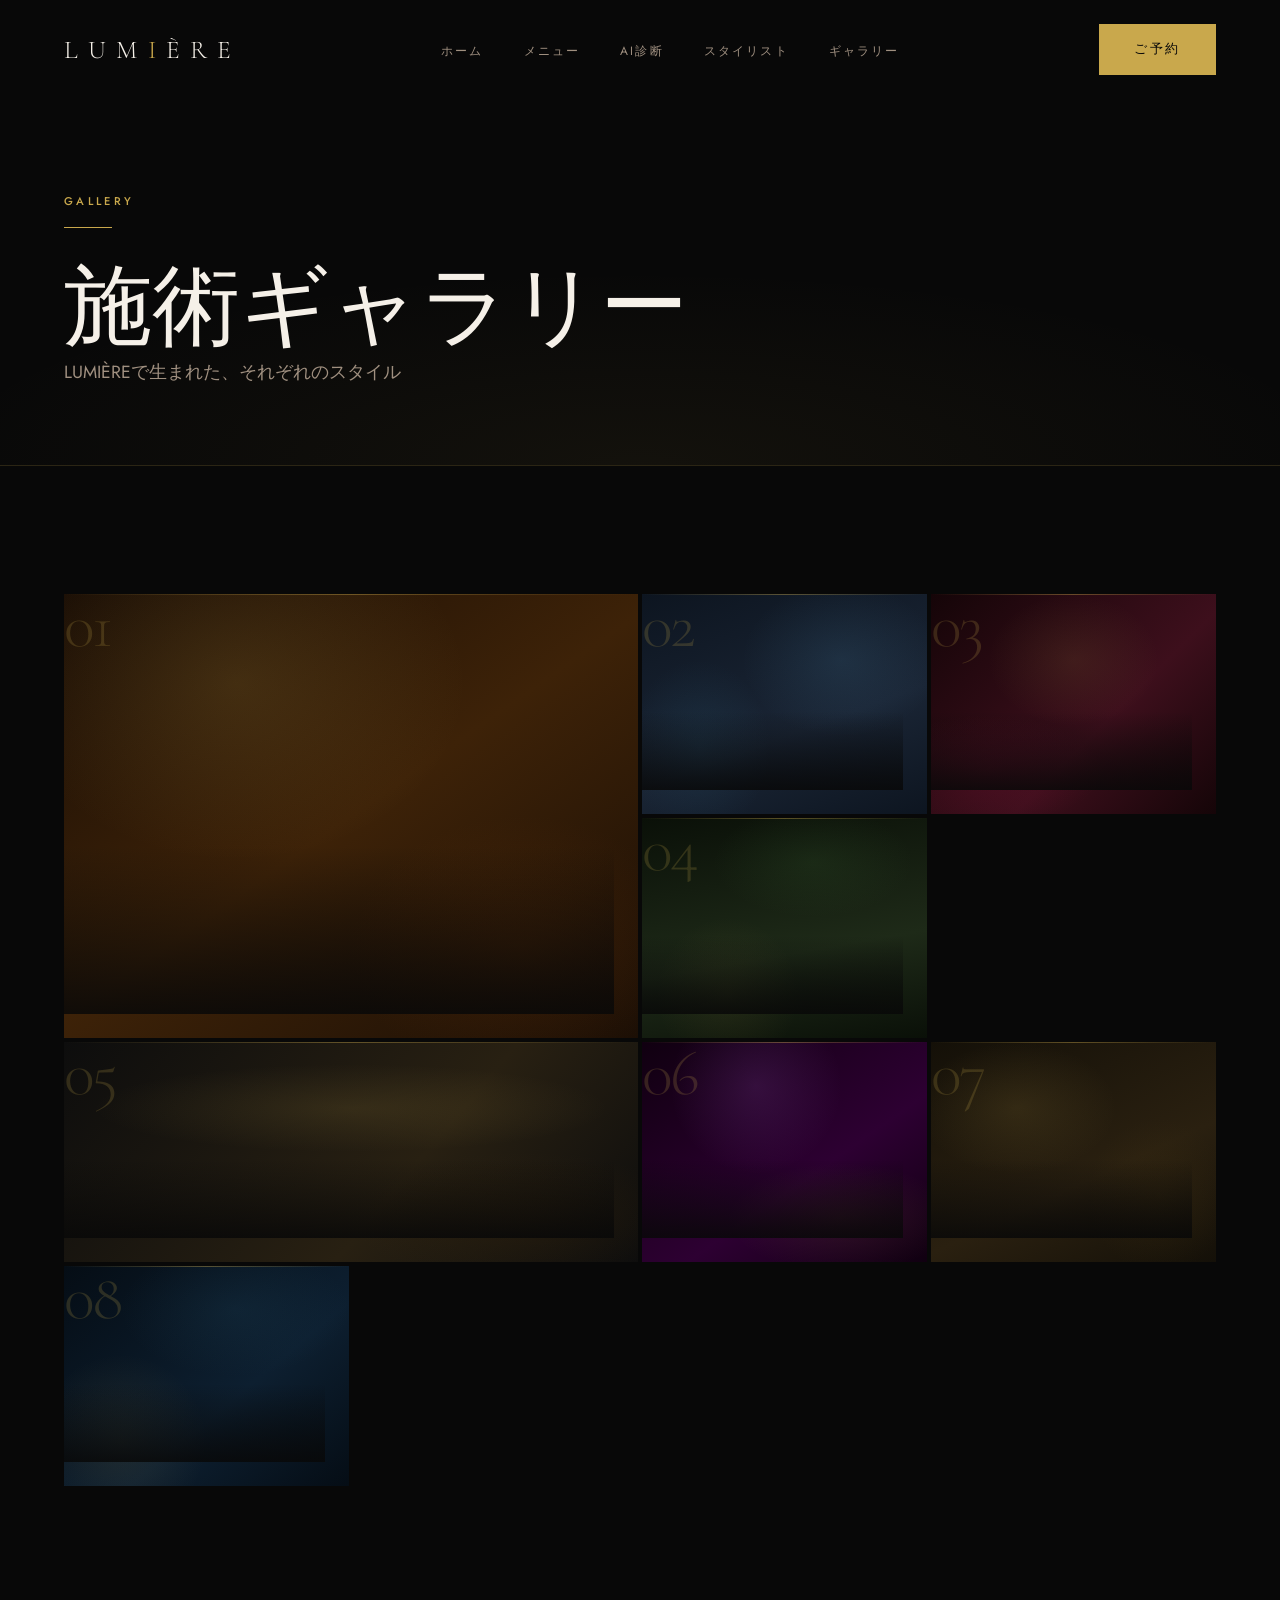
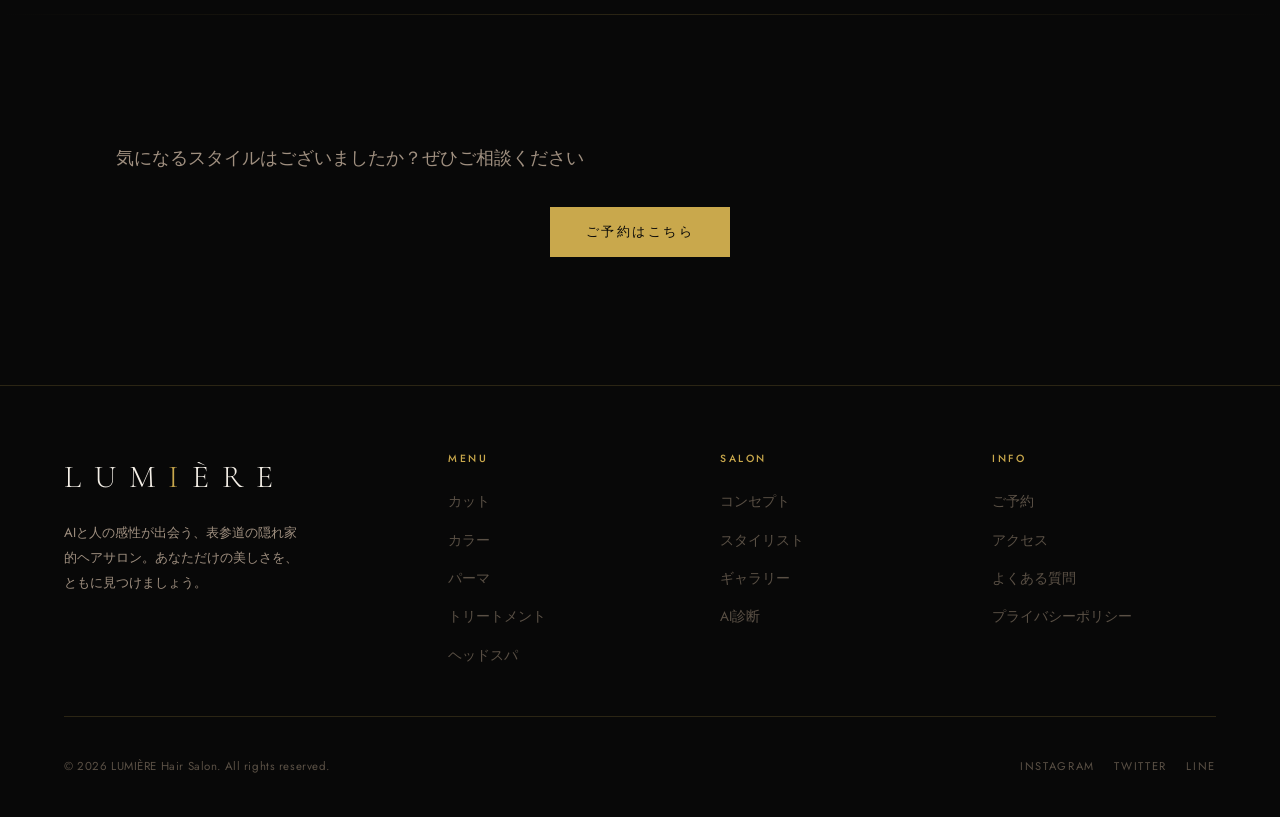
==== gallery.html @ 50ccd0c7 "Add files via upload" ====
<!DOCTYPE html>
<html lang="ja">
<head>
  <meta charset="UTF-8">
  <meta name="viewport" content="width=device-width, initial-scale=1.0">
  <title>ギャラリー | LUMIÈRE</title>
  <meta name="description" content="LUMIÈREで生まれた、それぞれのスタイル。施術ギャラリーをご覧ください。">
  <link rel="preconnect" href="https://fonts.googleapis.com">
  <link rel="preconnect" href="https://fonts.gstatic.com" crossorigin>
  <link href="https://fonts.googleapis.com/css2?family=Cormorant+Garamond:ital,wght@0,300;0,400;0,600;1,300;1,400;1,600&family=Jost:wght@300;400;500&display=swap" rel="stylesheet">
  <link rel="stylesheet" href="css/base.css">
  <link rel="stylesheet" href="css/animations.css">
  <link rel="stylesheet" href="css/style.css">
</head>
<body>

<!-- ══════════════════════════════════
     NAVIGATION
══════════════════════════════════ -->
<nav id="nav">
  <div class="container nav-inner">
    <a href="index.html" class="nav-logo">LUM<span>I</span>ÈRE</a>
    <ul class="nav-links">
      <li><a href="index.html">ホーム</a></li>
      <li><a href="menu.html">メニュー</a></li>
      <li><a href="diagnosis.html">AI診断</a></li>
      <li><a href="stylists.html">スタイリスト</a></li>
      <li><a href="gallery.html">ギャラリー</a></li>
    </ul>
    <a href="reservation.html" class="btn btn-primary nav-cta"><span>ご予約</span></a>
    <button class="nav-hamburger" id="hamburger" aria-label="メニューを開く">
      <span></span><span></span><span></span>
    </button>
  </div>
</nav>
<div id="mobileMenu" class="nav-mobile">
  <a href="index.html">ホーム</a>
  <a href="menu.html">メニュー</a>
  <a href="diagnosis.html">AI診断</a>
  <a href="stylists.html">スタイリスト</a>
  <a href="gallery.html">ギャラリー</a>
  <a href="reservation.html">ご予約</a>
</div>


<!-- ══════════════════════════════════
     PAGE HERO
══════════════════════════════════ -->
<section class="page-hero">
  <div class="container">
    <span class="section-label">Gallery</span>
    <span class="gold-line"></span>
    <h1 class="page-hero-title">施術ギャラリー</h1>
    <p class="section-subtitle">LUMIÈREで生まれた、それぞれのスタイル</p>
  </div>
</section>


<!-- ══════════════════════════════════
     GALLERY
══════════════════════════════════ -->
<section id="gallery" class="section">
  <div class="container">
    <div class="gallery-grid">
      <div class="gallery-item" data-num="01">
        <div class="gallery-bg"></div>
        <div class="gallery-overlay">
          <div class="gallery-overlay-text">
            <span class="gallery-style-name">エアリーロングレイヤー</span>
            <span class="gallery-style-tag">Cut + Color</span>
          </div>
        </div>
      </div>
      <div class="gallery-item" data-num="02">
        <div class="gallery-bg"></div>
        <div class="gallery-overlay">
          <div class="gallery-overlay-text">
            <span class="gallery-style-name">フレンチボブ</span>
            <span class="gallery-style-tag">Cut + Balayage</span>
          </div>
        </div>
      </div>
      <div class="gallery-item" data-num="03">
        <div class="gallery-bg"></div>
        <div class="gallery-overlay">
          <div class="gallery-overlay-text">
            <span class="gallery-style-name">コントラストカラー</span>
            <span class="gallery-style-tag">Color</span>
          </div>
        </div>
      </div>
      <div class="gallery-item" data-num="04">
        <div class="gallery-bg"></div>
        <div class="gallery-overlay">
          <div class="gallery-overlay-text">
            <span class="gallery-style-name">ナチュラルウェーブ</span>
            <span class="gallery-style-tag">Cut + Perm</span>
          </div>
        </div>
      </div>
      <div class="gallery-item" data-num="05">
        <div class="gallery-bg"></div>
        <div class="gallery-overlay">
          <div class="gallery-overlay-text">
            <span class="gallery-style-name">ウルフカット</span>
            <span class="gallery-style-tag">Cut + Highlight</span>
          </div>
        </div>
      </div>
      <div class="gallery-item" data-num="06">
        <div class="gallery-bg"></div>
        <div class="gallery-overlay">
          <div class="gallery-overlay-text">
            <span class="gallery-style-name">プラチナカラー</span>
            <span class="gallery-style-tag">Bleach + Color</span>
          </div>
        </div>
      </div>
      <div class="gallery-item" data-num="07">
        <div class="gallery-bg"></div>
        <div class="gallery-overlay">
          <div class="gallery-overlay-text">
            <span class="gallery-style-name">マッシュウルフ</span>
            <span class="gallery-style-tag">Cut</span>
          </div>
        </div>
      </div>
      <div class="gallery-item" data-num="08">
        <div class="gallery-bg"></div>
        <div class="gallery-overlay">
          <div class="gallery-overlay-text">
            <span class="gallery-style-name">バレイヤージュロング</span>
            <span class="gallery-style-tag">Color + Treatment</span>
          </div>
        </div>
      </div>
    </div>
  </div>
</section>

<hr class="divider">


<!-- ══════════════════════════════════
     CTA BANNER
══════════════════════════════════ -->
<section class="section">
  <div class="container" style="text-align:center">
    <p class="section-subtitle">気になるスタイルはございましたか？ぜひご相談ください</p>
    <a href="reservation.html" class="btn btn-primary" style="margin-top:2rem"><span>ご予約はこちら</span></a>
  </div>
</section>


<!-- ══════════════════════════════════
     FOOTER
══════════════════════════════════ -->
<footer id="footer">
  <div class="container">
    <div class="footer-top">
      <div class="footer-brand">
        <a href="index.html" class="nav-logo">LUM<span>I</span>ÈRE</a>
        <p>AIと人の感性が出会う、表参道の隠れ家的ヘアサロン。あなただけの美しさを、ともに見つけましょう。</p>
      </div>
      <div class="footer-col">
        <h5>Menu</h5>
        <ul>
          <li><a href="menu.html">カット</a></li>
          <li><a href="menu.html">カラー</a></li>
          <li><a href="menu.html">パーマ</a></li>
          <li><a href="menu.html">トリートメント</a></li>
          <li><a href="menu.html">ヘッドスパ</a></li>
        </ul>
      </div>
      <div class="footer-col">
        <h5>Salon</h5>
        <ul>
          <li><a href="index.html#concept">コンセプト</a></li>
          <li><a href="stylists.html">スタイリスト</a></li>
          <li><a href="gallery.html">ギャラリー</a></li>
          <li><a href="diagnosis.html">AI診断</a></li>
        </ul>
      </div>
      <div class="footer-col">
        <h5>Info</h5>
        <ul>
          <li><a href="reservation.html">ご予約</a></li>
          <li><a href="reservation.html#access">アクセス</a></li>
          <li><a href="reservation.html#faq">よくある質問</a></li>
          <li><a href="#">プライバシーポリシー</a></li>
        </ul>
      </div>
    </div>
    <div class="footer-bottom">
      <span class="footer-copy">&copy; 2026 LUMIÈRE Hair Salon. All rights reserved.</span>
      <div class="footer-social">
        <a href="#">Instagram</a>
        <a href="#">Twitter</a>
        <a href="#">LINE</a>
      </div>
    </div>
  </div>
</footer>

<script src="js/main.js"></script>
</body>
</html>
---- css/base.css ----
/* ============================================================
   BASE — Reset, Variables, Typography
   ============================================================ */

*, *::before, *::after { box-sizing: border-box; margin: 0; padding: 0; }

:root {
  /* Colors */
  --bg-primary:    #080808;
  --bg-secondary:  #111111;
  --bg-card:       #161616;
  --bg-elevated:   #1e1e1e;

  --gold:          #c9a84c;
  --gold-light:    #e8c97e;
  --gold-dark:     #8b6914;
  --gold-glow:     rgba(201, 168, 76, 0.25);

  --text-primary:  #f5f0e8;
  --text-secondary:#a09080;
  --text-muted:    #5a5045;

  --border:        rgba(201, 168, 76, 0.18);
  --border-hover:  rgba(201, 168, 76, 0.55);

  /* Fonts */
  --font-serif: 'Cormorant Garamond', Georgia, serif;
  --font-sans:  'Jost', system-ui, sans-serif;

  /* Layout */
  --max-width: 1280px;
  --section-py: clamp(5rem, 10vw, 9rem);
  --container-px: clamp(1.5rem, 5vw, 4rem);

  /* Motion */
  --ease-out: cubic-bezier(0.22, 1, 0.36, 1);
  --ease-in-out: cubic-bezier(0.65, 0, 0.35, 1);
  --duration: 0.6s;
}

html {
  scroll-behavior: smooth;
  font-size: 16px;
}

body {
  font-family: var(--font-sans);
  background: var(--bg-primary);
  color: var(--text-primary);
  line-height: 1.7;
  overflow-x: hidden;
  -webkit-font-smoothing: antialiased;
}

/* ── Scrollbar ── */
::-webkit-scrollbar { width: 6px; }
::-webkit-scrollbar-track { background: var(--bg-primary); }
::-webkit-scrollbar-thumb { background: var(--gold-dark); border-radius: 3px; }

/* ── Selection ── */
::selection { background: var(--gold); color: var(--bg-primary); }

/* ── Links ── */
a { color: inherit; text-decoration: none; }

/* ── Images ── */
img { display: block; max-width: 100%; }

/* ── Lists ── */
ul { list-style: none; }

/* ── Typography scale ── */
h1, h2, h3, h4 { font-family: var(--font-serif); font-weight: 400; line-height: 1.15; }

h1 { font-size: clamp(3.2rem, 8vw, 7.5rem); }
h2 { font-size: clamp(2rem, 4vw, 3.5rem); }
h3 { font-size: clamp(1.4rem, 2.5vw, 2rem); }
h4 { font-size: clamp(1.1rem, 2vw, 1.4rem); }

p { font-size: clamp(0.95rem, 1.5vw, 1.05rem); color: var(--text-secondary); }

/* ── Utilities ── */
.container {
  width: 100%;
  max-width: var(--max-width);
  margin-inline: auto;
  padding-inline: var(--container-px);
}

.section {
  padding-block: var(--section-py);
  position: relative;
}

.section-label {
  font-family: var(--font-sans);
  font-size: 0.7rem;
  font-weight: 500;
  letter-spacing: 0.3em;
  text-transform: uppercase;
  color: var(--gold);
  display: block;
  margin-bottom: 1rem;
}

.section-title {
  font-family: var(--font-serif);
  color: var(--text-primary);
  margin-bottom: 1.5rem;
}

.section-subtitle {
  font-size: clamp(0.95rem, 1.5vw, 1.1rem);
  color: var(--text-secondary);
  max-width: 52ch;
  line-height: 1.8;
}

.gold-line {
  width: 48px;
  height: 1px;
  background: var(--gold);
  display: block;
  margin-bottom: 2rem;
}

/* ── Buttons ── */
.btn {
  display: inline-flex;
  align-items: center;
  gap: 0.5rem;
  padding: 0.9rem 2.2rem;
  font-family: var(--font-sans);
  font-size: 0.8rem;
  font-weight: 500;
  letter-spacing: 0.2em;
  text-transform: uppercase;
  border: none;
  cursor: pointer;
  position: relative;
  overflow: hidden;
  transition: all 0.4s var(--ease-out);
  text-decoration: none;
}

.btn-primary {
  background: var(--gold);
  color: var(--bg-primary);
}
.btn-primary::after {
  content: '';
  position: absolute;
  inset: 0;
  background: var(--gold-light);
  transform: translateX(-101%);
  transition: transform 0.4s var(--ease-out);
}
.btn-primary:hover::after { transform: translateX(0); }
.btn-primary:hover { box-shadow: 0 0 30px var(--gold-glow); }

.btn-outline {
  background: transparent;
  color: var(--gold);
  border: 1px solid var(--border);
}
.btn-outline:hover {
  border-color: var(--gold);
  background: rgba(201, 168, 76, 0.06);
  box-shadow: 0 0 20px rgba(201, 168, 76, 0.1);
}

.btn span { position: relative; z-index: 1; }

/* ── Divider ── */
.divider {
  height: 1px;
  background: linear-gradient(90deg, transparent, var(--border), transparent);
  border: none;
  margin-block: 0;
}

/* ── Responsive helpers ── */
@media (max-width: 768px) {
  :root { --section-py: clamp(4rem, 8vw, 6rem); }
}

@media (prefers-reduced-motion: reduce) {
  *, *::before, *::after {
    animation-duration: 0.01ms !important;
    transition-duration: 0.01ms !important;
  }
  html { scroll-behavior: auto; }
}
---- css/animations.css ----
/* ============================================================
   ANIMATIONS — Keyframes & Reveal Classes
   ============================================================ */

/* ── Keyframes ── */

@keyframes heroReveal {
  from { opacity: 0; transform: translateY(30px); clip-path: inset(0 0 100% 0); }
  to   { opacity: 1; transform: translateY(0);    clip-path: inset(0 0 0% 0); }
}

@keyframes fadeUp {
  from { opacity: 0; transform: translateY(40px); }
  to   { opacity: 1; transform: translateY(0); }
}

@keyframes fadeIn {
  from { opacity: 0; }
  to   { opacity: 1; }
}

@keyframes fadeLeft {
  from { opacity: 0; transform: translateX(-40px); }
  to   { opacity: 1; transform: translateX(0); }
}

@keyframes fadeRight {
  from { opacity: 0; transform: translateX(40px); }
  to   { opacity: 1; transform: translateX(0); }
}

@keyframes scaleIn {
  from { opacity: 0; transform: scale(0.88); }
  to   { opacity: 1; transform: scale(1); }
}

@keyframes goldPulse {
  0%   { box-shadow: 0 0 0 0 rgba(201, 168, 76, 0.5); }
  70%  { box-shadow: 0 0 0 18px rgba(201, 168, 76, 0); }
  100% { box-shadow: 0 0 0 0 rgba(201, 168, 76, 0); }
}

@keyframes shimmer {
  0%   { background-position: -200% center; }
  100% { background-position: 200% center; }
}

@keyframes float {
  0%, 100% { transform: translateY(0px); }
  50%       { transform: translateY(-10px); }
}

@keyframes rotateOrbit {
  from { transform: rotate(0deg); }
  to   { transform: rotate(360deg); }
}

@keyframes progressBar {
  from { width: 0%; }
}

@keyframes quizStepIn {
  from { opacity: 0; transform: translateX(60px); }
  to   { opacity: 1; transform: translateX(0); }
}

@keyframes quizStepOut {
  from { opacity: 1; transform: translateX(0); }
  to   { opacity: 0; transform: translateX(-60px); }
}

@keyframes resultReveal {
  from { opacity: 0; transform: scale(0.85) translateY(20px); }
  to   { opacity: 1; transform: scale(1) translateY(0); }
}

@keyframes lineExpand {
  from { transform: scaleX(0); }
  to   { transform: scaleX(1); }
}

@keyframes scrollIndicator {
  0%   { transform: translateY(0); opacity: 1; }
  80%  { transform: translateY(20px); opacity: 0; }
  81%  { transform: translateY(0); opacity: 0; }
  100% { transform: translateY(0); opacity: 1; }
}

/* ── Scroll Reveal — initial states ── */

[data-reveal] {
  opacity: 0;
  will-change: opacity, transform;
}

[data-reveal="up"]    { transform: translateY(45px); }
[data-reveal="left"]  { transform: translateX(-45px); }
[data-reveal="right"] { transform: translateX(45px); }
[data-reveal="scale"] { transform: scale(0.88); }
[data-reveal="fade"]  { transform: none; }

/* ── Revealed state ── */

[data-reveal].is-revealed {
  opacity: 1;
  transform: none;
  transition: opacity 0.75s var(--ease-out), transform 0.75s var(--ease-out);
}

/* ── Stagger children ── */

[data-stagger] > * {
  opacity: 0;
  transform: translateY(30px);
}

[data-stagger].is-revealed > * {
  opacity: 1;
  transform: none;
  transition: opacity 0.6s var(--ease-out), transform 0.6s var(--ease-out);
}

[data-stagger].is-revealed > *:nth-child(1) { transition-delay: 0.05s; }
[data-stagger].is-revealed > *:nth-child(2) { transition-delay: 0.15s; }
[data-stagger].is-revealed > *:nth-child(3) { transition-delay: 0.25s; }
[data-stagger].is-revealed > *:nth-child(4) { transition-delay: 0.35s; }
[data-stagger].is-revealed > *:nth-child(5) { transition-delay: 0.45s; }
[data-stagger].is-revealed > *:nth-child(6) { transition-delay: 0.55s; }

/* ── Gold shimmer text ── */

.text-shimmer {
  background: linear-gradient(
    90deg,
    var(--gold-dark) 0%,
    var(--gold) 30%,
    var(--gold-light) 50%,
    var(--gold) 70%,
    var(--gold-dark) 100%
  );
  background-size: 200% auto;
  -webkit-background-clip: text;
  -webkit-text-fill-color: transparent;
  background-clip: text;
  animation: shimmer 4s linear infinite;
}
---- css/style.css ----
/* ============================================================
   STYLE — All Sections
   ============================================================ */

/* ━━━━━━━━━━━━━━━━━━━━━━━━━━━━━━━━━━━━━━━━━━━━━━━━━━━━━━━━━━
   NAVIGATION
   ━━━━━━━━━━━━━━━━━━━━━━━━━━━━━━━━━━━━━━━━━━━━━━━━━━━━━━━━━━ */

#nav {
  position: fixed;
  top: 0; left: 0; right: 0;
  z-index: 900;
  padding: 1.5rem 0;
  transition: padding 0.4s var(--ease-out), background 0.4s var(--ease-out),
              border-color 0.4s var(--ease-out);
  border-bottom: 1px solid transparent;
}

#nav.scrolled {
  padding: 1rem 0;
  background: rgba(8, 8, 8, 0.9);
  backdrop-filter: blur(20px);
  -webkit-backdrop-filter: blur(20px);
  border-color: var(--border);
}

.nav-inner {
  display: flex;
  align-items: center;
  justify-content: space-between;
  gap: 2rem;
}

.nav-logo {
  font-family: var(--font-serif);
  font-size: 1.6rem;
  font-weight: 300;
  letter-spacing: 0.4em;
  color: var(--text-primary);
  flex-shrink: 0;
}

.nav-logo span { color: var(--gold); }

.nav-links {
  display: flex;
  align-items: center;
  gap: 2.5rem;
}

.nav-links a {
  font-size: 0.75rem;
  font-weight: 400;
  letter-spacing: 0.18em;
  text-transform: uppercase;
  color: var(--text-secondary);
  position: relative;
  transition: color 0.3s;
}

.nav-links a::after {
  content: '';
  position: absolute;
  bottom: -4px; left: 0;
  width: 0; height: 1px;
  background: var(--gold);
  transition: width 0.3s var(--ease-out);
}

.nav-links a:hover { color: var(--text-primary); }
.nav-links a:hover::after { width: 100%; }

.nav-cta {
  flex-shrink: 0;
}

/* Hamburger */
.nav-hamburger {
  display: none;
  flex-direction: column;
  justify-content: center;
  gap: 5px;
  width: 36px;
  height: 36px;
  background: none;
  border: none;
  cursor: pointer;
  padding: 4px;
}

.nav-hamburger span {
  display: block;
  width: 100%;
  height: 1px;
  background: var(--text-primary);
  transform-origin: center;
  transition: transform 0.35s var(--ease-out), opacity 0.35s;
}

.nav-hamburger.open span:nth-child(1) { transform: translateY(6px) rotate(45deg); }
.nav-hamburger.open span:nth-child(2) { opacity: 0; transform: scaleX(0); }
.nav-hamburger.open span:nth-child(3) { transform: translateY(-6px) rotate(-45deg); }

/* Mobile menu */
.nav-mobile {
  display: none;
  position: fixed;
  inset: 0;
  z-index: 850;
  background: var(--bg-primary);
  flex-direction: column;
  justify-content: center;
  align-items: center;
  gap: 2.5rem;
  transform: translateX(100%);
  transition: transform 0.5s var(--ease-out);
}

.nav-mobile.open {
  transform: translateX(0);
}

.nav-mobile a {
  font-family: var(--font-serif);
  font-size: 2rem;
  color: var(--text-secondary);
  transition: color 0.3s;
}

.nav-mobile a:hover { color: var(--gold); }

@media (max-width: 900px) {
  .nav-links, .nav-cta { display: none; }
  .nav-hamburger { display: flex; }
  .nav-mobile { display: flex; }
}


/* ━━━━━━━━━━━━━━━━━━━━━━━━━━━━━━━━━━━━━━━━━━━━━━━━━━━━━━━━━━
   HERO
   ━━━━━━━━━━━━━━━━━━━━━━━━━━━━━━━━━━━━━━━━━━━━━━━━━━━━━━━━━━ */

#hero {
  min-height: 100svh;
  display: grid;
  grid-template-columns: 1fr 1fr;
  align-items: center;
  position: relative;
  overflow: hidden;
}

/* Background radial glow */
#hero::before {
  content: '';
  position: absolute;
  top: 20%; right: -5%;
  width: 70vw; height: 70vw;
  border-radius: 50%;
  background: radial-gradient(circle, rgba(201,168,76,0.07) 0%, transparent 65%);
  pointer-events: none;
}

#hero::after {
  content: '';
  position: absolute;
  bottom: -20%; left: -10%;
  width: 50vw; height: 50vw;
  border-radius: 50%;
  background: radial-gradient(circle, rgba(201,168,76,0.04) 0%, transparent 65%);
  pointer-events: none;
}

.hero-content {
  position: relative;
  z-index: 2;
  padding-top: 8rem;
}

.hero-badge {
  display: inline-flex;
  align-items: center;
  gap: 0.6rem;
  padding: 0.45rem 1rem;
  border: 1px solid var(--border);
  border-radius: 2px;
  font-size: 0.68rem;
  letter-spacing: 0.25em;
  text-transform: uppercase;
  color: var(--gold);
  margin-bottom: 2.5rem;
  animation: fadeIn 0.8s var(--ease-out) 0.2s both;
}

.hero-badge::before {
  content: '';
  width: 6px; height: 6px;
  border-radius: 50%;
  background: var(--gold);
  animation: goldPulse 2s infinite;
}

.hero-title {
  margin-bottom: 1.8rem;
  overflow: hidden;
}

.hero-title .line {
  display: block;
  animation: heroReveal 1s var(--ease-out) both;
}

.hero-title .line:nth-child(1) { animation-delay: 0.35s; }
.hero-title .line:nth-child(2) { animation-delay: 0.5s;  color: var(--gold); font-style: italic; }
.hero-title .line:nth-child(3) { animation-delay: 0.65s; }

.hero-sub {
  font-size: clamp(0.95rem, 1.5vw, 1.05rem);
  color: var(--text-secondary);
  max-width: 44ch;
  margin-bottom: 3rem;
  line-height: 1.9;
  animation: fadeUp 0.8s var(--ease-out) 0.9s both;
}

.hero-actions {
  display: flex;
  gap: 1rem;
  flex-wrap: wrap;
  animation: fadeUp 0.8s var(--ease-out) 1.1s both;
}

.hero-visual {
  position: relative;
  display: flex;
  align-items: center;
  justify-content: center;
  height: 100svh;
  animation: fadeIn 1.2s var(--ease-out) 0.5s both;
}

/* Decorative circle art */
.hero-orb {
  position: relative;
  width: clamp(300px, 35vw, 500px);
  height: clamp(300px, 35vw, 500px);
}

.hero-orb-ring {
  position: absolute;
  inset: 0;
  border-radius: 50%;
  border: 1px solid var(--border);
}

.hero-orb-ring:nth-child(1) {
  animation: rotateOrbit 25s linear infinite;
}
.hero-orb-ring:nth-child(1)::before {
  content: '';
  position: absolute;
  top: -4px; left: 50%;
  width: 8px; height: 8px;
  border-radius: 50%;
  background: var(--gold);
  transform: translateX(-50%);
  box-shadow: 0 0 12px var(--gold);
}

.hero-orb-ring:nth-child(2) {
  inset: 12%;
  border-color: rgba(201,168,76,0.1);
  animation: rotateOrbit 18s linear infinite reverse;
}

.hero-orb-ring:nth-child(3) {
  inset: 24%;
  border-color: rgba(201,168,76,0.08);
}

.hero-orb-core {
  position: absolute;
  inset: 30%;
  border-radius: 50%;
  background: radial-gradient(circle, rgba(201,168,76,0.2) 0%, rgba(201,168,76,0.04) 60%, transparent 100%);
  display: flex;
  align-items: center;
  justify-content: center;
}

.hero-orb-text {
  font-family: var(--font-serif);
  font-size: clamp(1.4rem, 2.5vw, 2.2rem);
  color: var(--gold);
  font-style: italic;
  text-align: center;
  line-height: 1.3;
  animation: float 6s ease-in-out infinite;
}

/* Floating stats */
.hero-stat {
  position: absolute;
  padding: 1rem 1.4rem;
  background: rgba(22, 22, 22, 0.85);
  backdrop-filter: blur(12px);
  border: 1px solid var(--border);
  border-radius: 4px;
}

.hero-stat-num {
  font-family: var(--font-serif);
  font-size: 1.8rem;
  color: var(--gold);
  display: block;
  line-height: 1;
}

.hero-stat-label {
  font-size: 0.65rem;
  letter-spacing: 0.2em;
  text-transform: uppercase;
  color: var(--text-muted);
}

.hero-stat:nth-child(5) { top: 20%; right: -5%; animation: float 7s ease-in-out infinite; }
.hero-stat:nth-child(6) { bottom: 22%; left: -8%; animation: float 5s ease-in-out 1s infinite; }

/* Scroll indicator */
.hero-scroll {
  position: absolute;
  bottom: 3rem;
  left: 50%;
  transform: translateX(-50%);
  display: flex;
  flex-direction: column;
  align-items: center;
  gap: 0.5rem;
  z-index: 2;
  animation: fadeIn 1s var(--ease-out) 1.5s both;
}

.hero-scroll span {
  font-size: 0.6rem;
  letter-spacing: 0.3em;
  text-transform: uppercase;
  color: var(--text-muted);
}

.scroll-line {
  width: 1px;
  height: 48px;
  background: linear-gradient(to bottom, var(--gold), transparent);
  animation: scrollIndicator 2s ease-in-out infinite;
}

@media (max-width: 900px) {
  #hero {
    grid-template-columns: 1fr;
    padding-top: 6rem;
    padding-bottom: 4rem;
    min-height: auto;
  }
  .hero-content { padding-top: 2rem; }
  .hero-visual { display: none; }
}


/* ━━━━━━━━━━━━━━━━━━━━━━━━━━━━━━━━━━━━━━━━━━━━━━━━━━━━━━━━━━
   CONCEPT
   ━━━━━━━━━━━━━━━━━━━━━━━━━━━━━━━━━━━━━━━━━━━━━━━━━━━━━━━━━━ */

#concept .concept-grid {
  display: grid;
  grid-template-columns: 1fr 1fr;
  gap: 6rem;
  align-items: center;
}

.concept-visual {
  position: relative;
  height: 500px;
}

.concept-card {
  position: absolute;
  border-radius: 4px;
  overflow: hidden;
}

.concept-card:nth-child(1) {
  top: 0; left: 0;
  width: 65%; height: 70%;
  background: linear-gradient(145deg, #1a1200 0%, #2a1e05 40%, #1a1200 100%);
}

.concept-card:nth-child(2) {
  bottom: 0; right: 0;
  width: 60%; height: 60%;
  background: linear-gradient(145deg, #0d0d0d 0%, #1a1500 60%, #0a0a0a 100%);
  border: 1px solid var(--border);
}

.concept-card::before {
  content: '';
  position: absolute;
  inset: 0;
  background: linear-gradient(135deg, rgba(201,168,76,0.1) 0%, transparent 50%);
}

.concept-card-text {
  position: absolute;
  bottom: 1.5rem;
  left: 1.5rem;
  font-family: var(--font-serif);
  font-size: 1.1rem;
  font-style: italic;
  color: rgba(201,168,76,0.6);
  letter-spacing: 0.05em;
}

.concept-accent-line {
  position: absolute;
  top: 50%; right: -2rem;
  width: 4rem; height: 1px;
  background: var(--gold);
  transform-origin: left;
  animation: lineExpand 1s var(--ease-out) 0.5s both;
}

.concept-text { padding-left: 2rem; }

.concept-features {
  margin-top: 2.5rem;
  display: flex;
  flex-direction: column;
  gap: 1.2rem;
}

.concept-feature {
  display: flex;
  gap: 1rem;
  align-items: flex-start;
}

.concept-feature-icon {
  width: 36px;
  height: 36px;
  border: 1px solid var(--border);
  border-radius: 50%;
  display: flex;
  align-items: center;
  justify-content: center;
  flex-shrink: 0;
  color: var(--gold);
  font-size: 0.8rem;
  margin-top: 0.1rem;
}

.concept-feature-body h4 {
  font-family: var(--font-sans);
  font-size: 0.85rem;
  font-weight: 500;
  letter-spacing: 0.08em;
  color: var(--text-primary);
  margin-bottom: 0.3rem;
}

.concept-feature-body p {
  font-size: 0.85rem;
  line-height: 1.7;
}

@media (max-width: 900px) {
  #concept .concept-grid { grid-template-columns: 1fr; gap: 3rem; }
  .concept-visual { height: 320px; }
  .concept-text { padding-left: 0; }
}


/* ━━━━━━━━━━━━━━━━━━━━━━━━━━━━━━━━━━━━━━━━━━━━━━━━━━━━━━━━━━
   SERVICES
   ━━━━━━━━━━━━━━━━━━━━━━━━━━━━━━━━━━━━━━━━━━━━━━━━━━━━━━━━━━ */

#services { background: var(--bg-secondary); }

#services .services-header {
  display: flex;
  justify-content: space-between;
  align-items: flex-end;
  margin-bottom: 4rem;
  gap: 2rem;
}

.services-grid {
  display: grid;
  grid-template-columns: repeat(auto-fill, minmax(280px, 1fr));
  gap: 1.5px;
  border: 1px solid var(--border);
}

.service-card {
  padding: 2.5rem;
  background: var(--bg-secondary);
  position: relative;
  overflow: hidden;
  cursor: default;
  transition: background 0.4s var(--ease-out);
}

.service-card::before {
  content: '';
  position: absolute;
  bottom: 0; left: 0; right: 0;
  height: 2px;
  background: linear-gradient(90deg, var(--gold-dark), var(--gold));
  transform: scaleX(0);
  transform-origin: left;
  transition: transform 0.4s var(--ease-out);
}

.service-card:hover { background: var(--bg-card); }
.service-card:hover::before { transform: scaleX(1); }

.service-number {
  font-family: var(--font-serif);
  font-size: 0.7rem;
  color: var(--gold);
  letter-spacing: 0.2em;
  margin-bottom: 1.5rem;
  display: block;
}

.service-icon {
  font-size: 1.5rem;
  margin-bottom: 1.2rem;
  display: block;
}

.service-card h3 {
  font-size: 1.3rem;
  color: var(--text-primary);
  margin-bottom: 0.8rem;
}

.service-card p {
  font-size: 0.88rem;
  line-height: 1.8;
  margin-bottom: 1.8rem;
}

.service-price {
  display: flex;
  align-items: baseline;
  gap: 0.3rem;
}

.service-price-from {
  font-size: 0.65rem;
  letter-spacing: 0.15em;
  text-transform: uppercase;
  color: var(--text-muted);
}

.service-price-num {
  font-family: var(--font-serif);
  font-size: 1.6rem;
  color: var(--gold);
}

.service-price-unit {
  font-size: 0.75rem;
  color: var(--text-muted);
}

@media (max-width: 768px) {
  #services .services-header { flex-direction: column; align-items: flex-start; }
}


/* ━━━━━━━━━━━━━━━━━━━━━━━━━━━━━━━━━━━━━━━━━━━━━━━━━━━━━━━━━━
   AI DIAGNOSIS
   ━━━━━━━━━━━━━━━━━━━━━━━━━━━━━━━━━━━━━━━━━━━━━━━━━━━━━━━━━━ */

#ai-diagnosis {
  background: var(--bg-primary);
  overflow: hidden;
}

.ai-header {
  text-align: center;
  margin-bottom: 5rem;
}

.ai-header .section-subtitle {
  margin-inline: auto;
}

.quiz-wrapper {
  max-width: 760px;
  margin-inline: auto;
  position: relative;
}

/* Progress */
.quiz-progress {
  display: flex;
  align-items: center;
  gap: 1rem;
  margin-bottom: 3.5rem;
}

.quiz-progress-bar-bg {
  flex: 1;
  height: 2px;
  background: var(--bg-elevated);
  border-radius: 1px;
  overflow: hidden;
}

.quiz-progress-bar {
  height: 100%;
  background: linear-gradient(90deg, var(--gold-dark), var(--gold));
  border-radius: 1px;
  transition: width 0.5s var(--ease-out);
  width: 0%;
}

.quiz-progress-text {
  font-size: 0.7rem;
  letter-spacing: 0.2em;
  text-transform: uppercase;
  color: var(--text-muted);
  white-space: nowrap;
}

/* Step */
.quiz-step {
  display: none;
}

.quiz-step.active {
  display: block;
  animation: quizStepIn 0.5s var(--ease-out);
}

.quiz-step-label {
  font-size: 0.65rem;
  letter-spacing: 0.3em;
  text-transform: uppercase;
  color: var(--gold);
  display: block;
  margin-bottom: 0.8rem;
}

.quiz-step h3 {
  font-size: clamp(1.5rem, 3vw, 2.2rem);
  margin-bottom: 2.5rem;
  color: var(--text-primary);
}

.quiz-options {
  display: grid;
  grid-template-columns: 1fr 1fr;
  gap: 1rem;
}

.quiz-option {
  padding: 1.5rem;
  border: 1px solid var(--border);
  background: var(--bg-card);
  cursor: pointer;
  transition: all 0.3s var(--ease-out);
  position: relative;
  text-align: left;
  border-radius: 2px;
}

.quiz-option:hover {
  border-color: var(--border-hover);
  background: var(--bg-elevated);
}

.quiz-option.selected {
  border-color: var(--gold);
  background: linear-gradient(135deg, #1a1400, #252015);
  box-shadow: 0 0 20px rgba(201,168,76,0.12);
}

.quiz-option.selected::after {
  content: '✓';
  position: absolute;
  top: 0.8rem;
  right: 0.8rem;
  color: var(--gold);
  font-size: 0.8rem;
}

.quiz-option-icon {
  font-size: 1.6rem;
  display: block;
  margin-bottom: 0.6rem;
}

.quiz-option h4 {
  font-family: var(--font-sans);
  font-size: 0.9rem;
  font-weight: 500;
  color: var(--text-primary);
  margin-bottom: 0.3rem;
}

.quiz-option p {
  font-size: 0.78rem;
  color: var(--text-muted);
  line-height: 1.5;
}

.quiz-nav {
  display: flex;
  justify-content: space-between;
  align-items: center;
  margin-top: 2.5rem;
  gap: 1rem;
}

.quiz-btn-back {
  background: none;
  border: none;
  color: var(--text-muted);
  font-family: var(--font-sans);
  font-size: 0.75rem;
  letter-spacing: 0.15em;
  text-transform: uppercase;
  cursor: pointer;
  transition: color 0.3s;
  padding: 0.5rem 0;
  display: flex;
  align-items: center;
  gap: 0.5rem;
}

.quiz-btn-back:hover { color: var(--text-primary); }
.quiz-btn-back.hidden { visibility: hidden; }

/* Result */
.quiz-result {
  display: none;
  animation: resultReveal 0.7s var(--ease-out);
}

.quiz-result.active { display: block; }

.result-card {
  border: 1px solid var(--border);
  border-radius: 4px;
  overflow: hidden;
}

.result-card-top {
  padding: 3rem;
  position: relative;
  min-height: 220px;
  display: flex;
  align-items: flex-end;
}

.result-gradient {
  position: absolute;
  inset: 0;
}

.result-card-top-content {
  position: relative;
  z-index: 1;
}

.result-tag {
  font-size: 0.65rem;
  letter-spacing: 0.25em;
  text-transform: uppercase;
  color: var(--gold);
  display: block;
  margin-bottom: 0.5rem;
}

.result-style-name {
  font-family: var(--font-serif);
  font-size: clamp(1.8rem, 4vw, 3rem);
  color: var(--text-primary);
}

.result-card-body {
  padding: 2.5rem 3rem;
  background: var(--bg-card);
}

.result-desc {
  font-size: 0.98rem;
  color: var(--text-secondary);
  line-height: 1.9;
  margin-bottom: 2rem;
}

.result-features {
  display: flex;
  gap: 0.6rem;
  flex-wrap: wrap;
  margin-bottom: 2rem;
}

.result-feature-tag {
  padding: 0.35rem 0.9rem;
  border: 1px solid var(--border);
  font-size: 0.7rem;
  letter-spacing: 0.1em;
  color: var(--gold);
}

.result-menu {
  padding: 1.2rem;
  background: var(--bg-secondary);
  border-left: 2px solid var(--gold);
  margin-bottom: 2rem;
}

.result-menu-label {
  font-size: 0.65rem;
  letter-spacing: 0.2em;
  text-transform: uppercase;
  color: var(--text-muted);
  margin-bottom: 0.3rem;
  display: block;
}

.result-menu-text {
  font-size: 0.95rem;
  color: var(--text-primary);
}

.result-actions {
  display: flex;
  gap: 1rem;
  flex-wrap: wrap;
}

.quiz-restart {
  background: none;
  border: 1px solid var(--border);
  color: var(--text-secondary);
  font-family: var(--font-sans);
  font-size: 0.75rem;
  letter-spacing: 0.15em;
  text-transform: uppercase;
  cursor: pointer;
  padding: 0.9rem 1.8rem;
  transition: all 0.3s;
}

.quiz-restart:hover {
  border-color: var(--border-hover);
  color: var(--text-primary);
}

/* Start screen */
.quiz-start {
  text-align: center;
  padding: 4rem 2rem;
  border: 1px solid var(--border);
  border-radius: 2px;
  background: var(--bg-card);
}

.quiz-start-icon {
  font-size: 3rem;
  display: block;
  margin-bottom: 1.5rem;
  animation: float 4s ease-in-out infinite;
}

.quiz-start h3 {
  font-size: clamp(1.4rem, 3vw, 2rem);
  margin-bottom: 1rem;
}

.quiz-start p {
  max-width: 40ch;
  margin-inline: auto;
  margin-bottom: 2.5rem;
  line-height: 1.8;
}

@media (max-width: 600px) {
  .quiz-options { grid-template-columns: 1fr; }
  .result-card-top, .result-card-body { padding: 2rem; }
}


/* ━━━━━━━━━━━━━━━━━━━━━━━━━━━━━━━━━━━━━━━━━━━━━━━━━━━━━━━━━━
   STYLISTS
   ━━━━━━━━━━━━━━━━━━━━━━━━━━━━━━━━━━━━━━━━━━━━━━━━━━━━━━━━━━ */

#stylists { background: var(--bg-secondary); }

.stylists-grid {
  display: grid;
  grid-template-columns: repeat(auto-fill, minmax(260px, 1fr));
  gap: 2rem;
  margin-top: 4rem;
}

.stylist-card {
  position: relative;
  overflow: hidden;
  border: 1px solid var(--border);
  transition: border-color 0.4s, transform 0.4s var(--ease-out);
  cursor: default;
}

.stylist-card:hover {
  border-color: var(--border-hover);
  transform: translateY(-6px);
}

.stylist-photo {
  height: 320px;
  position: relative;
  overflow: hidden;
}

.stylist-photo-bg {
  position: absolute;
  inset: 0;
  transition: transform 0.6s var(--ease-out);
}

.stylist-card:hover .stylist-photo-bg { transform: scale(1.04); }

.stylist-photo-bg:nth-child(1) {
  background: linear-gradient(160deg, #1a1000 0%, #2d1e05 40%, #1a1200 70%, #0d0905 100%);
}

.stylist-card:nth-child(2) .stylist-photo-bg {
  background: linear-gradient(160deg, #0d0d18 0%, #1a1525 40%, #0d0d15 100%);
}

.stylist-card:nth-child(3) .stylist-photo-bg {
  background: linear-gradient(160deg, #0a1208 0%, #162010 40%, #0a1208 100%);
}

.stylist-card:nth-child(4) .stylist-photo-bg {
  background: linear-gradient(160deg, #150810 0%, #250d1e 40%, #150810 100%);
}

.stylist-silhouette {
  position: absolute;
  bottom: 0; left: 50%;
  transform: translateX(-50%);
  width: 55%;
  height: 85%;
  background: radial-gradient(ellipse at 50% 20%, rgba(201,168,76,0.08) 0%, transparent 60%);
  border-radius: 120px 120px 0 0;
  border: 1px solid rgba(201,168,76,0.1);
  border-bottom: none;
}

.stylist-role {
  position: absolute;
  top: 1.2rem; left: 1.2rem;
  font-size: 0.6rem;
  letter-spacing: 0.2em;
  text-transform: uppercase;
  color: var(--gold);
  background: rgba(8,8,8,0.7);
  padding: 0.3rem 0.7rem;
  backdrop-filter: blur(8px);
}

.stylist-info {
  padding: 1.8rem;
  background: var(--bg-card);
}

.stylist-info h3 {
  font-size: 1.3rem;
  color: var(--text-primary);
  margin-bottom: 0.2rem;
}

.stylist-info .stylist-name-en {
  font-size: 0.65rem;
  letter-spacing: 0.2em;
  text-transform: uppercase;
  color: var(--text-muted);
  display: block;
  margin-bottom: 0.8rem;
}

.stylist-info p {
  font-size: 0.82rem;
  line-height: 1.8;
  margin-bottom: 1.2rem;
}

.stylist-tags {
  display: flex;
  gap: 0.5rem;
  flex-wrap: wrap;
}

.stylist-tag {
  font-size: 0.65rem;
  letter-spacing: 0.1em;
  color: var(--gold);
  border: 1px solid var(--border);
  padding: 0.2rem 0.6rem;
}


/* ━━━━━━━━━━━━━━━━━━━━━━━━━━━━━━━━━━━━━━━━━━━━━━━━━━━━━━━━━━
   GALLERY
   ━━━━━━━━━━━━━━━━━━━━━━━━━━━━━━━━━━━━━━━━━━━━━━━━━━━━━━━━━━ */

#gallery { background: var(--bg-primary); }

.gallery-header {
  display: flex;
  justify-content: space-between;
  align-items: flex-end;
  margin-bottom: 3rem;
  gap: 2rem;
}

.gallery-grid {
  display: grid;
  grid-template-columns: repeat(4, 1fr);
  grid-auto-rows: 220px;
  gap: 4px;
}

.gallery-item {
  position: relative;
  overflow: hidden;
  cursor: pointer;
}

.gallery-item:nth-child(1) { grid-column: span 2; grid-row: span 2; }
.gallery-item:nth-child(5) { grid-column: span 2; }

.gallery-bg {
  position: absolute;
  inset: 0;
  transition: transform 0.6s var(--ease-out);
}

.gallery-item:hover .gallery-bg { transform: scale(1.06); }

/* Gallery gradients */
.gallery-item:nth-child(1) .gallery-bg { background: linear-gradient(145deg, #1a0e05 0%, #4a2a08 35%, #c9a84c22 60%, #1a0e05 100%); }
.gallery-item:nth-child(2) .gallery-bg { background: linear-gradient(160deg, #0d1520 0%, #1a2535 50%, #2c4a6a44 100%); }
.gallery-item:nth-child(3) .gallery-bg { background: linear-gradient(135deg, #150508 0%, #3d0f1c 50%, #c9a84c1a 100%); }
.gallery-item:nth-child(4) .gallery-bg { background: linear-gradient(170deg, #0a1008 0%, #1e2a18 50%, #3a5a2a33 100%); }
.gallery-item:nth-child(5) .gallery-bg { background: linear-gradient(130deg, #0d0d0d 0%, #2a2012 50%, #c9a84c1a 100%); }
.gallery-item:nth-child(6) .gallery-bg { background: linear-gradient(145deg, #100010 0%, #2d0032 50%, #8b14c844 100%); }
.gallery-item:nth-child(7) .gallery-bg { background: linear-gradient(155deg, #141008 0%, #2a2010 50%, #c9a84c22 100%); }
.gallery-item:nth-child(8) .gallery-bg { background: linear-gradient(140deg, #050d15 0%, #0d1f30 50%, #1a4a6a44 100%); }

.gallery-overlay {
  position: absolute;
  inset: 0;
  background: rgba(8,8,8,0);
  transition: background 0.4s;
  display: flex;
  flex-direction: column;
  justify-content: flex-end;
  padding: 1.5rem;
}

.gallery-item:hover .gallery-overlay {
  background: rgba(8,8,8,0.6);
}

.gallery-overlay-text {
  transform: translateY(20px);
  opacity: 0;
  transition: all 0.4s var(--ease-out);
}

.gallery-item:hover .gallery-overlay-text {
  transform: translateY(0);
  opacity: 1;
}

.gallery-style-name {
  font-family: var(--font-serif);
  font-size: 1.1rem;
  color: var(--text-primary);
  display: block;
}

.gallery-style-tag {
  font-size: 0.65rem;
  letter-spacing: 0.2em;
  text-transform: uppercase;
  color: var(--gold);
  display: block;
  margin-top: 0.2rem;
}

.gallery-item::before {
  content: '';
  position: absolute;
  inset: 0;
  background:
    linear-gradient(to bottom, transparent 60%, rgba(8,8,8,0.85) 100%);
  z-index: 2;
  pointer-events: none;
}

/* Decorative gold shimmer overlays */
.gallery-item::after {
  content: '';
  position: absolute;
  inset: 0;
  background: linear-gradient(135deg, rgba(201,168,76,0.05) 0%, transparent 60%);
  pointer-events: none;
}

@media (max-width: 768px) {
  .gallery-grid {
    grid-template-columns: 1fr 1fr;
    grid-auto-rows: 160px;
  }
  .gallery-item:nth-child(1) { grid-column: span 2; grid-row: span 1; }
  .gallery-item:nth-child(5) { grid-column: span 2; }
  .gallery-header { flex-direction: column; align-items: flex-start; }
}

@media (max-width: 480px) {
  .gallery-grid { grid-template-columns: 1fr; }
  .gallery-item:nth-child(1),
  .gallery-item:nth-child(5) { grid-column: span 1; }
}


/* ━━━━━━━━━━━━━━━━━━━━━━━━━━━━━━━━━━━━━━━━━━━━━━━━━━━━━━━━━━
   RESERVATION
   ━━━━━━━━━━━━━━━━━━━━━━━━━━━━━━━━━━━━━━━━━━━━━━━━━━━━━━━━━━ */

#reservation { background: var(--bg-secondary); }

.reservation-grid {
  display: grid;
  grid-template-columns: 1fr 1.2fr;
  gap: 6rem;
  align-items: start;
}

.reservation-info {
  position: sticky;
  top: 8rem;
}

.reservation-info .section-subtitle { margin-bottom: 3rem; }

.reservation-points {
  display: flex;
  flex-direction: column;
  gap: 1.5rem;
}

.reservation-point {
  display: flex;
  gap: 1rem;
  align-items: flex-start;
}

.reservation-point-num {
  font-family: var(--font-serif);
  font-size: 1.8rem;
  color: var(--border);
  line-height: 1;
  flex-shrink: 0;
  width: 2rem;
}

.reservation-point-body h4 {
  font-family: var(--font-sans);
  font-size: 0.9rem;
  font-weight: 500;
  color: var(--text-primary);
  margin-bottom: 0.3rem;
}

.reservation-point-body p { font-size: 0.83rem; }

/* Form */
.reservation-form {
  display: flex;
  flex-direction: column;
  gap: 1.5rem;
}

.form-group {
  position: relative;
}

.form-group label {
  display: block;
  font-size: 0.68rem;
  letter-spacing: 0.2em;
  text-transform: uppercase;
  color: var(--text-muted);
  margin-bottom: 0.6rem;
}

.form-group input,
.form-group select,
.form-group textarea {
  width: 100%;
  background: var(--bg-card);
  border: 1px solid var(--border);
  color: var(--text-primary);
  font-family: var(--font-sans);
  font-size: 0.92rem;
  padding: 0.9rem 1.1rem;
  outline: none;
  transition: border-color 0.3s, box-shadow 0.3s;
  border-radius: 2px;
  appearance: none;
}

.form-group select {
  background-image: url("data:image/svg+xml,%3Csvg xmlns='http://www.w3.org/2000/svg' width='12' height='8' viewBox='0 0 12 8'%3E%3Cpath d='M1 1l5 5 5-5' stroke='%235a5045' stroke-width='1.5' fill='none'/%3E%3C/svg%3E");
  background-repeat: no-repeat;
  background-position: right 1rem center;
  padding-right: 2.5rem;
}

.form-group textarea { min-height: 120px; resize: vertical; }

.form-group input::placeholder,
.form-group textarea::placeholder { color: var(--text-muted); }

.form-group input:focus,
.form-group select:focus,
.form-group textarea:focus {
  border-color: rgba(201,168,76,0.5);
  box-shadow: 0 0 0 3px rgba(201,168,76,0.07);
}

.form-row { display: grid; grid-template-columns: 1fr 1fr; gap: 1.5rem; }

.form-submit { margin-top: 0.5rem; }

/* Thank you */
.form-thankyou {
  display: none;
  text-align: center;
  padding: 4rem 2rem;
  border: 1px solid var(--border);
  background: var(--bg-card);
  animation: scaleIn 0.6s var(--ease-out);
}

.form-thankyou-icon { font-size: 2.5rem; display: block; margin-bottom: 1.5rem; }
.form-thankyou h3 { font-size: 1.8rem; margin-bottom: 1rem; }
.form-thankyou p { max-width: 38ch; margin-inline: auto; }

@media (max-width: 900px) {
  .reservation-grid { grid-template-columns: 1fr; gap: 3rem; }
  .reservation-info { position: static; }
  .form-row { grid-template-columns: 1fr; }
}


/* ━━━━━━━━━━━━━━━━━━━━━━━━━━━━━━━━━━━━━━━━━━━━━━━━━━━━━━━━━━
   ACCESS
   ━━━━━━━━━━━━━━━━━━━━━━━━━━━━━━━━━━━━━━━━━━━━━━━━━━━━━━━━━━ */

#access { background: var(--bg-primary); }

.access-grid {
  display: grid;
  grid-template-columns: 1fr 1.4fr;
  gap: 5rem;
  align-items: start;
  margin-top: 4rem;
}

.access-info-block {
  display: flex;
  flex-direction: column;
  gap: 2.5rem;
}

.access-item h4 {
  font-family: var(--font-sans);
  font-size: 0.65rem;
  font-weight: 500;
  letter-spacing: 0.25em;
  text-transform: uppercase;
  color: var(--gold);
  margin-bottom: 0.5rem;
}

.access-item p {
  font-size: 0.95rem;
  color: var(--text-secondary);
  line-height: 1.8;
}

.access-map {
  height: 380px;
  background: var(--bg-card);
  border: 1px solid var(--border);
  border-radius: 2px;
  position: relative;
  overflow: hidden;
  display: flex;
  align-items: center;
  justify-content: center;
}

/* CSS map art */
.access-map::before {
  content: '';
  position: absolute;
  inset: 0;
  background:
    linear-gradient(90deg, transparent 49.5%, rgba(201,168,76,0.08) 49.5%, rgba(201,168,76,0.08) 50.5%, transparent 50.5%),
    linear-gradient(0deg,  transparent 49.5%, rgba(201,168,76,0.08) 49.5%, rgba(201,168,76,0.08) 50.5%, transparent 50.5%),
    repeating-linear-gradient(90deg, rgba(201,168,76,0.03) 0 1px, transparent 1px 80px),
    repeating-linear-gradient(0deg,  rgba(201,168,76,0.03) 0 1px, transparent 1px 80px);
}

.map-pin {
  position: relative;
  z-index: 1;
  display: flex;
  flex-direction: column;
  align-items: center;
  gap: 0.5rem;
}

.map-pin-dot {
  width: 14px; height: 14px;
  border-radius: 50%;
  background: var(--gold);
  box-shadow: 0 0 20px var(--gold-glow), 0 0 40px rgba(201,168,76,0.15);
  animation: goldPulse 2.5s infinite;
}

.map-pin-label {
  font-family: var(--font-serif);
  font-size: 0.9rem;
  color: var(--gold);
  background: rgba(8,8,8,0.85);
  padding: 0.3rem 0.8rem;
  border: 1px solid var(--border);
  backdrop-filter: blur(8px);
  white-space: nowrap;
}

@media (max-width: 900px) {
  .access-grid { grid-template-columns: 1fr; gap: 3rem; }
  .access-map { height: 280px; }
}


/* ━━━━━━━━━━━━━━━━━━━━━━━━━━━━━━━━━━━━━━━━━━━━━━━━━━━━━━━━━━
   FOOTER
   ━━━━━━━━━━━━━━━━━━━━━━━━━━━━━━━━━━━━━━━━━━━━━━━━━━━━━━━━━━ */

#footer {
  background: var(--bg-primary);
  border-top: 1px solid var(--border);
  padding-block: 4rem 2.5rem;
}

.footer-top {
  display: grid;
  grid-template-columns: 1.5fr 1fr 1fr 1fr;
  gap: 3rem;
  padding-bottom: 3rem;
  border-bottom: 1px solid var(--border);
  margin-bottom: 2.5rem;
}

.footer-brand .nav-logo {
  font-size: 2rem;
  display: block;
  margin-bottom: 1rem;
}

.footer-brand p {
  font-size: 0.82rem;
  line-height: 1.9;
  max-width: 30ch;
}

.footer-col h5 {
  font-family: var(--font-sans);
  font-size: 0.65rem;
  font-weight: 500;
  letter-spacing: 0.25em;
  text-transform: uppercase;
  color: var(--gold);
  margin-bottom: 1.2rem;
}

.footer-col ul { display: flex; flex-direction: column; gap: 0.7rem; }

.footer-col ul a {
  font-size: 0.85rem;
  color: var(--text-muted);
  transition: color 0.3s;
}

.footer-col ul a:hover { color: var(--text-secondary); }

.footer-bottom {
  display: flex;
  justify-content: space-between;
  align-items: center;
  gap: 1rem;
  flex-wrap: wrap;
}

.footer-copy {
  font-size: 0.72rem;
  color: var(--text-muted);
  letter-spacing: 0.05em;
}

.footer-social {
  display: flex;
  gap: 1.2rem;
}

.footer-social a {
  font-size: 0.7rem;
  letter-spacing: 0.15em;
  text-transform: uppercase;
  color: var(--text-muted);
  transition: color 0.3s;
}

.footer-social a:hover { color: var(--gold); }

@media (max-width: 900px) {
  .footer-top { grid-template-columns: 1fr 1fr; }
}

@media (max-width: 480px) {
  .footer-top { grid-template-columns: 1fr; }
  .footer-bottom { flex-direction: column; align-items: flex-start; }
}

/* ══════════════════════════════════
   GALLERY IMAGES
══════════════════════════════════ */
.gallery-bg {
  z-index: 1;
}

.gallery-overlay {
  z-index: 2;
}

.gallery-item::after {
  z-index: 3;
}

/* ══════════════════════════════════
   STYLIST IMAGES
══════════════════════════════════ */
.stylist-photo-bg {
  z-index: 1;
}

.stylist-silhouette {
  z-index: 2;
  opacity: 0.3;
}

.stylist-role {
  z-index: 3;
}

/* ══════════════════════════════════
   TESTIMONIALS
══════════════════════════════════ */
.testimonials-grid {
  display: grid;
  grid-template-columns: repeat(3, 1fr);
  gap: 2rem;
}

.testimonial-card {
  background: var(--bg-card);
  border: 1px solid var(--border);
  padding: 2.5rem;
  position: relative;
  transition: border-color 0.3s, transform 0.3s var(--ease-out);
}

.testimonial-card:hover {
  border-color: var(--border-hover);
  transform: translateY(-4px);
}

.testimonial-quote {
  font-family: var(--font-serif);
  font-size: 5rem;
  line-height: 1;
  color: var(--gold);
  opacity: 0.4;
  margin-bottom: -1.5rem;
  display: block;
}

.testimonial-text {
  font-size: 0.92rem;
  color: var(--text-secondary);
  line-height: 2;
  margin-bottom: 1.5rem;
}

.testimonial-stars {
  color: var(--gold);
  font-size: 0.9rem;
  letter-spacing: 0.1em;
  margin-bottom: 1.5rem;
}

.testimonial-author {
  display: flex;
  align-items: center;
  gap: 1rem;
  padding-top: 1.5rem;
  border-top: 1px solid var(--border);
}

.testimonial-avatar {
  width: 48px;
  height: 48px;
  border-radius: 50%;
  object-fit: cover;
  border: 1px solid var(--border-hover);
}

.testimonial-name {
  display: block;
  font-size: 0.85rem;
  font-weight: 500;
  color: var(--text-primary);
  letter-spacing: 0.05em;
}

.testimonial-meta {
  display: block;
  font-size: 0.72rem;
  color: var(--text-muted);
  letter-spacing: 0.08em;
  margin-top: 0.2rem;
}

@media (max-width: 900px) {
  .testimonials-grid { grid-template-columns: 1fr; }
}

/* ══════════════════════════════════
   FAQ
══════════════════════════════════ */
.faq-list {
  max-width: 800px;
  margin: 0 auto;
}

.faq-item {
  border-bottom: 1px solid var(--border);
}

.faq-question {
  width: 100%;
  background: none;
  border: none;
  padding: 1.8rem 0;
  display: flex;
  justify-content: space-between;
  align-items: center;
  gap: 1rem;
  cursor: pointer;
  text-align: left;
  color: var(--text-primary);
  font-family: var(--font-serif);
  font-size: 1.1rem;
  letter-spacing: 0.02em;
  transition: color 0.3s;
}

.faq-question:hover {
  color: var(--gold);
}

.faq-icon {
  font-size: 1.4rem;
  color: var(--gold);
  transition: transform 0.3s var(--ease-out);
  flex-shrink: 0;
  line-height: 1;
}

.faq-question[aria-expanded="true"] .faq-icon {
  transform: rotate(45deg);
}

.faq-answer {
  display: grid;
  grid-template-rows: 0fr;
  transition: grid-template-rows 0.4s var(--ease-out);
  overflow: hidden;
}

.faq-answer.is-open {
  grid-template-rows: 1fr;
}

.faq-answer > p {
  overflow: hidden;
  padding-bottom: 1.8rem;
  font-size: 0.93rem;
  color: var(--text-secondary);
  line-height: 1.9;
  padding-left: 0.2rem;
}

/* ══════════════════════════════════
   STYLIST MONOGRAM
══════════════════════════════════ */
.stylist-monogram {
  position: absolute;
  inset: 0;
  display: flex;
  align-items: center;
  justify-content: center;
  font-family: var(--font-serif);
  font-size: 6rem;
  font-weight: 300;
  color: var(--gold);
  opacity: 0.25;
  z-index: 1;
  letter-spacing: -0.02em;
  pointer-events: none;
  transition: opacity 0.4s;
}

.stylist-card:hover .stylist-monogram {
  opacity: 0.4;
}

/* ══════════════════════════════════
   TESTIMONIAL INITIAL
══════════════════════════════════ */
.testimonial-initial {
  width: 48px;
  height: 48px;
  border-radius: 50%;
  background: linear-gradient(135deg, var(--bg-elevated), var(--bg-card));
  border: 1px solid var(--border-hover);
  display: flex;
  align-items: center;
  justify-content: center;
  font-family: var(--font-serif);
  font-size: 1.2rem;
  color: var(--gold);
  flex-shrink: 0;
}

/* ══════════════════════════════════
   PAGE HERO (サブページ用)
══════════════════════════════════ */
.page-hero {
  padding: clamp(8rem, 15vw, 12rem) 0 clamp(3rem, 6vw, 5rem);
  border-bottom: 1px solid var(--border);
  position: relative;
  overflow: hidden;
}

.page-hero::before {
  content: '';
  position: absolute;
  inset: 0;
  background: radial-gradient(ellipse 80% 60% at 50% 100%, rgba(201,168,76,0.06) 0%, transparent 70%);
  pointer-events: none;
}

.page-hero .container { position: relative; }

.page-hero-title {
  font-family: var(--font-serif);
  font-size: clamp(2.8rem, 7vw, 5.5rem);
  font-weight: 300;
  color: var(--text-primary);
  line-height: 1.1;
  margin-top: 0.5rem;
}

/* ══════════════════════════════════
   CTA BANNER
══════════════════════════════════ */
.cta-banner {
  background: linear-gradient(135deg, var(--bg-secondary) 0%, var(--bg-card) 100%);
  border-top: 1px solid var(--border);
  border-bottom: 1px solid var(--border);
  padding: clamp(3rem, 6vw, 5rem) 0;
  position: relative;
  overflow: hidden;
}

.cta-banner::before {
  content: '';
  position: absolute;
  inset: 0;
  background: radial-gradient(ellipse 60% 100% at 80% 50%, rgba(201,168,76,0.08) 0%, transparent 70%);
  pointer-events: none;
}

.cta-banner-inner {
  display: flex;
  align-items: center;
  justify-content: space-between;
  gap: 3rem;
  position: relative;
}

.cta-banner-title {
  font-family: var(--font-serif);
  font-size: clamp(1.6rem, 3.5vw, 2.5rem);
  font-weight: 300;
  color: var(--text-primary);
  line-height: 1.4;
  margin-top: 0.5rem;
}

.cta-banner-text {
  font-size: 0.95rem;
  color: var(--text-secondary);
  letter-spacing: 0.05em;
}

@media (max-width: 768px) {
  .cta-banner-inner {
    flex-direction: column;
    text-align: center;
  }
}

/* ══════════════════════════════════
   GALLERY ART ENHANCEMENT
══════════════════════════════════ */

/* SVGノイズフィルター */
.gallery-grid::before {
  content: '';
  display: none;
}

/* 各ギャラリーアイテムに装飾番号 */
.gallery-item[data-num]::before {
  content: attr(data-num);
  position: absolute;
  bottom: 1.5rem;
  right: 1.5rem;
  font-family: var(--font-serif);
  font-size: 4rem;
  font-weight: 300;
  color: rgba(201, 168, 76, 0.2);
  line-height: 1;
  z-index: 2;
  pointer-events: none;
  letter-spacing: -0.04em;
}

/* ギャラリー背景グラデーション強化（深みとノイズ感） */
.gallery-item:nth-child(1) .gallery-bg {
  background:
    radial-gradient(ellipse 80% 80% at 30% 20%, rgba(201,168,76,0.15) 0%, transparent 50%),
    radial-gradient(ellipse 60% 60% at 80% 80%, rgba(100,50,10,0.3) 0%, transparent 50%),
    linear-gradient(145deg, #1a0e05 0%, #3d2208 50%, #1a0e05 100%);
}

.gallery-item:nth-child(2) .gallery-bg {
  background:
    radial-gradient(ellipse 70% 70% at 70% 30%, rgba(92,164,207,0.12) 0%, transparent 50%),
    radial-gradient(ellipse 50% 80% at 20% 70%, rgba(44,95,122,0.2) 0%, transparent 50%),
    linear-gradient(160deg, #0d1520 0%, #1a2535 60%, #0d1520 100%);
}

.gallery-item:nth-child(3) .gallery-bg {
  background:
    radial-gradient(ellipse 60% 60% at 50% 30%, rgba(201,168,76,0.1) 0%, transparent 50%),
    radial-gradient(ellipse 80% 50% at 20% 80%, rgba(139,20,60,0.25) 0%, transparent 50%),
    linear-gradient(135deg, #150508 0%, #3d0f1c 60%, #150508 100%);
}

.gallery-item:nth-child(4) .gallery-bg {
  background:
    radial-gradient(ellipse 70% 50% at 60% 20%, rgba(80,140,70,0.12) 0%, transparent 50%),
    radial-gradient(ellipse 50% 70% at 30% 80%, rgba(201,168,76,0.08) 0%, transparent 50%),
    linear-gradient(170deg, #0a1008 0%, #1e2a18 60%, #0a1008 100%);
}

.gallery-item:nth-child(5) .gallery-bg {
  background:
    radial-gradient(ellipse 90% 40% at 50% 30%, rgba(201,168,76,0.12) 0%, transparent 50%),
    radial-gradient(ellipse 60% 60% at 80% 80%, rgba(60,40,10,0.3) 0%, transparent 50%),
    linear-gradient(130deg, #0d0d0d 0%, #282012 60%, #0d0d0d 100%);
}

.gallery-item:nth-child(6) .gallery-bg {
  background:
    radial-gradient(ellipse 60% 80% at 40% 20%, rgba(180,100,220,0.15) 0%, transparent 50%),
    radial-gradient(ellipse 80% 50% at 70% 80%, rgba(201,168,76,0.1) 0%, transparent 50%),
    linear-gradient(145deg, #100010 0%, #2d0032 60%, #100010 100%);
}

.gallery-item:nth-child(7) .gallery-bg {
  background:
    radial-gradient(ellipse 70% 60% at 30% 30%, rgba(201,168,76,0.12) 0%, transparent 50%),
    radial-gradient(ellipse 50% 70% at 80% 70%, rgba(80,60,20,0.2) 0%, transparent 50%),
    linear-gradient(155deg, #141008 0%, #2a2010 60%, #141008 100%);
}

.gallery-item:nth-child(8) .gallery-bg {
  background:
    radial-gradient(ellipse 80% 60% at 60% 20%, rgba(44,95,122,0.15) 0%, transparent 50%),
    radial-gradient(ellipse 60% 80% at 20% 80%, rgba(201,168,76,0.1) 0%, transparent 50%),
    linear-gradient(140deg, #050d15 0%, #0d1f30 60%, #050d15 100%);
}

/* ギャラリーアイテムに光沢ライン装飾 */
.gallery-item::after {
  content: '';
  position: absolute;
  top: 0; left: 0; right: 0;
  height: 1px;
  background: linear-gradient(90deg, transparent 0%, rgba(201,168,76,0.4) 50%, transparent 100%);
  z-index: 4;
}

/* ══════════════════════════════════
   HOME NAV CARDS
══════════════════════════════════ */
.home-nav-grid {
  display: grid;
  grid-template-columns: repeat(4, 1fr);
  gap: 1.5px;
  border: 1px solid var(--border);
}

.home-nav-card {
  display: flex;
  flex-direction: column;
  padding: 2.5rem 2rem;
  background: var(--bg-card);
  border: none;
  text-decoration: none;
  position: relative;
  overflow: hidden;
  transition: background 0.3s, transform 0.3s var(--ease-out);
}

.home-nav-card::before {
  content: '';
  position: absolute;
  bottom: 0; left: 0; right: 0;
  height: 2px;
  background: linear-gradient(90deg, transparent, var(--gold), transparent);
  transform: scaleX(0);
  transition: transform 0.4s var(--ease-out);
}

.home-nav-card:hover { background: var(--bg-elevated); }
.home-nav-card:hover::before { transform: scaleX(1); }

.home-nav-icon {
  font-size: 1.4rem;
  color: var(--gold);
  margin-bottom: 1.2rem;
  display: block;
}

.home-nav-label {
  font-size: 0.65rem;
  letter-spacing: 0.2em;
  text-transform: uppercase;
  color: var(--text-muted);
  margin-bottom: 0.6rem;
  display: block;
}

.home-nav-title {
  font-family: var(--font-serif);
  font-size: 1.3rem;
  font-weight: 400;
  color: var(--text-primary);
  margin-bottom: 0.8rem;
  line-height: 1.3;
}

.home-nav-desc {
  font-size: 0.82rem;
  color: var(--text-muted);
  line-height: 1.7;
  flex: 1;
}

.home-nav-arrow {
  display: block;
  margin-top: 1.5rem;
  font-size: 1rem;
  color: var(--gold);
  opacity: 0;
  transform: translateX(-8px);
  transition: opacity 0.3s, transform 0.3s var(--ease-out);
}

.home-nav-card:hover .home-nav-arrow { opacity: 1; transform: translateX(0); }

@media (max-width: 900px) {
  .home-nav-grid { grid-template-columns: repeat(2, 1fr); }
}
@media (max-width: 480px) {
  .home-nav-grid { grid-template-columns: 1fr; }
}
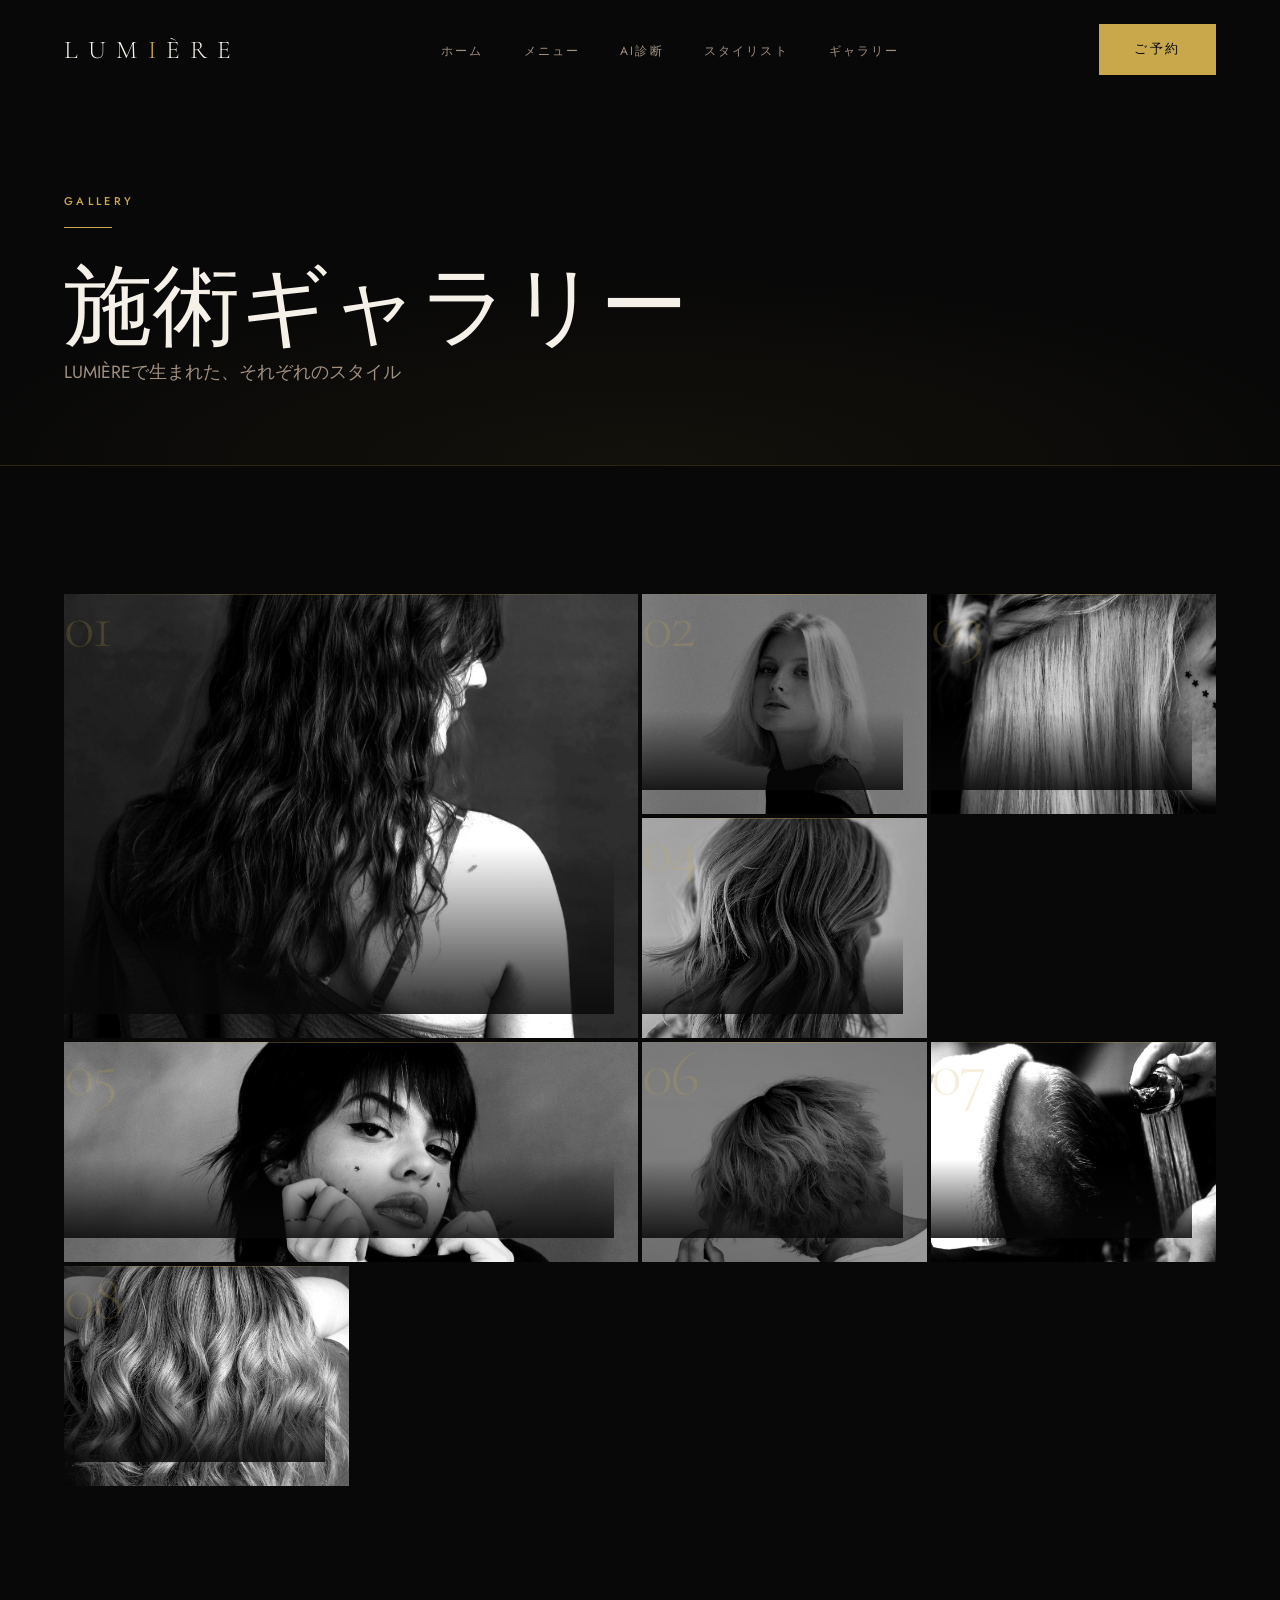
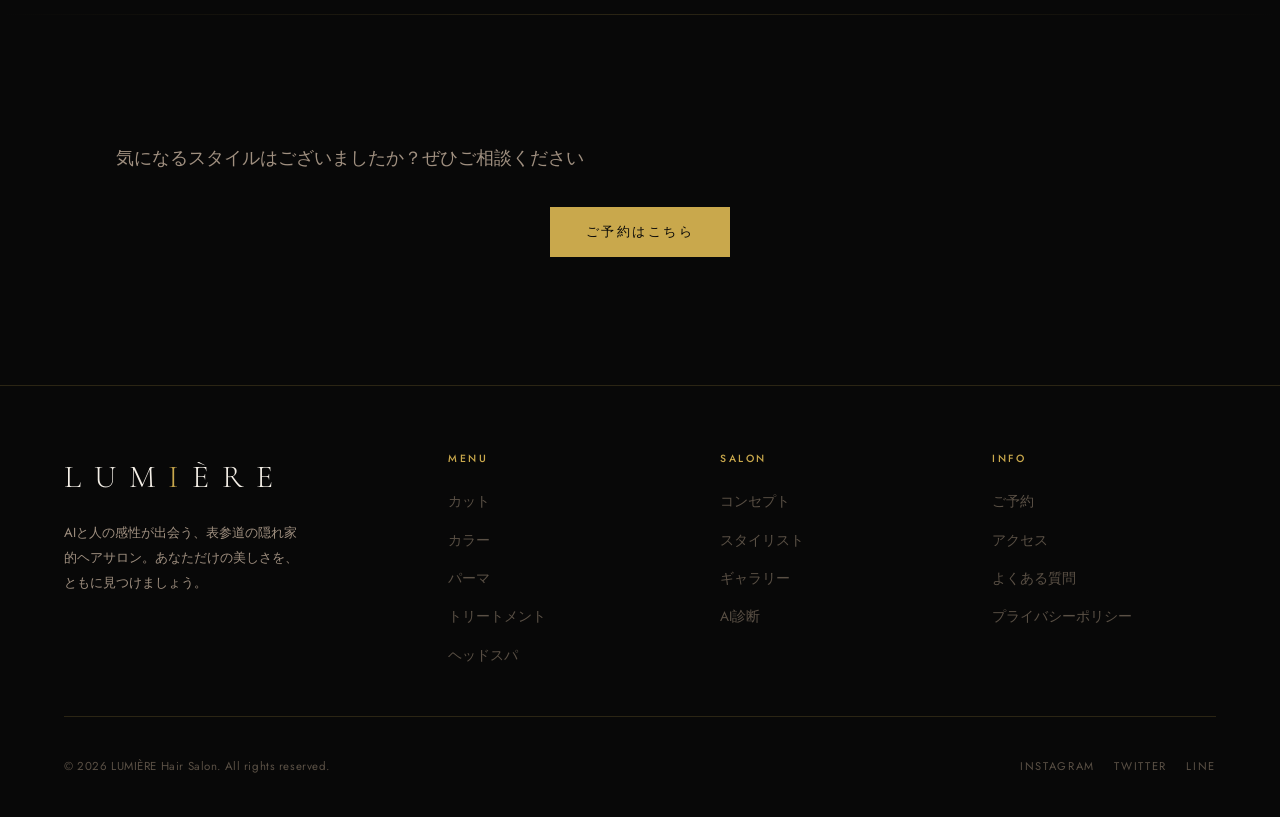
==== commit f75d0532: "Add files via upload" ====
--- a/gallery.html
+++ b/gallery.html
@@ -63,7 +63,7 @@
   <div class="container">
     <div class="gallery-grid">
       <div class="gallery-item" data-num="01">
-        <div class="gallery-bg"></div>
+        <div class="gallery-bg"><img class="media" src="images/gallery-01.jpg" alt="エアリーロングレイヤーのヘアスタイル" loading="lazy" decoding="async"></div>
         <div class="gallery-overlay">
           <div class="gallery-overlay-text">
             <span class="gallery-style-name">エアリーロングレイヤー</span>
@@ -72,7 +72,7 @@
         </div>
       </div>
       <div class="gallery-item" data-num="02">
-        <div class="gallery-bg"></div>
+        <div class="gallery-bg"><img class="media" src="images/gallery-02.jpg" alt="フレンチボブのヘアスタイル" loading="lazy" decoding="async"></div>
         <div class="gallery-overlay">
           <div class="gallery-overlay-text">
             <span class="gallery-style-name">フレンチボブ</span>
@@ -81,7 +81,7 @@
         </div>
       </div>
       <div class="gallery-item" data-num="03">
-        <div class="gallery-bg"></div>
+        <div class="gallery-bg"><img class="media" src="images/gallery-03.jpg" alt="コントラストカラーのヘアスタイル" loading="lazy" decoding="async"></div>
         <div class="gallery-overlay">
           <div class="gallery-overlay-text">
             <span class="gallery-style-name">コントラストカラー</span>
@@ -90,7 +90,7 @@
         </div>
       </div>
       <div class="gallery-item" data-num="04">
-        <div class="gallery-bg"></div>
+        <div class="gallery-bg"><img class="media" src="images/gallery-04.jpg" alt="ナチュラルウェーブのヘアスタイル" loading="lazy" decoding="async"></div>
         <div class="gallery-overlay">
           <div class="gallery-overlay-text">
             <span class="gallery-style-name">ナチュラルウェーブ</span>
@@ -99,7 +99,7 @@
         </div>
       </div>
       <div class="gallery-item" data-num="05">
-        <div class="gallery-bg"></div>
+        <div class="gallery-bg"><img class="media" src="images/gallery-05.jpg" alt="ウルフカットのヘアスタイル" loading="lazy" decoding="async"></div>
         <div class="gallery-overlay">
           <div class="gallery-overlay-text">
             <span class="gallery-style-name">ウルフカット</span>
@@ -108,7 +108,7 @@
         </div>
       </div>
       <div class="gallery-item" data-num="06">
-        <div class="gallery-bg"></div>
+        <div class="gallery-bg"><img class="media" src="images/gallery-06.jpg" alt="プラチナカラーのヘアスタイル" loading="lazy" decoding="async"></div>
         <div class="gallery-overlay">
           <div class="gallery-overlay-text">
             <span class="gallery-style-name">プラチナカラー</span>
@@ -117,7 +117,7 @@
         </div>
       </div>
       <div class="gallery-item" data-num="07">
-        <div class="gallery-bg"></div>
+        <div class="gallery-bg"><img class="media" src="images/gallery-07.jpg" alt="マッシュウルフのヘアスタイル" loading="lazy" decoding="async"></div>
         <div class="gallery-overlay">
           <div class="gallery-overlay-text">
             <span class="gallery-style-name">マッシュウルフ</span>
@@ -126,7 +126,7 @@
         </div>
       </div>
       <div class="gallery-item" data-num="08">
-        <div class="gallery-bg"></div>
+        <div class="gallery-bg"><img class="media" src="images/gallery-08.jpg" alt="バレイヤージュロングのヘアスタイル" loading="lazy" decoding="async"></div>
         <div class="gallery-overlay">
           <div class="gallery-overlay-text">
             <span class="gallery-style-name">バレイヤージュロング</span>
--- a/css/style.css
+++ b/css/style.css
@@ -1934,3 +1934,127 @@
 @media (max-width: 480px) {
   .home-nav-grid { grid-template-columns: 1fr; }
 }
+
+
+/* ━━━━━━━━━━━━━━━━━━━━━━━━━━━━━━━━━━━━━━━━━━━━━━━━━━━━━━━━━━
+   MEDIA — 写真スロット
+   images/ 内のファイルを差し替えるだけで反映されます。
+   画像が無い場合は元のグラデーションにフォールバックします。
+   ━━━━━━━━━━━━━━━━━━━━━━━━━━━━━━━━━━━━━━━━━━━━━━━━━━━━━━━━━━ */
+
+.media {
+  width: 100%;
+  height: 100%;
+  object-fit: cover;
+  display: block;
+}
+
+/* Hero background */
+.hero-bg {
+  position: absolute;
+  inset: 0;
+  z-index: 0;
+  overflow: hidden;
+}
+
+.hero-bg .media {
+  opacity: 0.42;
+  filter: saturate(0.85) contrast(1.05);
+}
+
+.hero-bg::after {
+  content: '';
+  position: absolute;
+  inset: 0;
+  background: linear-gradient(100deg,
+    rgba(8,8,8,0.97) 0%,
+    rgba(8,8,8,0.90) 38%,
+    rgba(8,8,8,0.60) 100%);
+  pointer-events: none;
+}
+
+.hero-visual { z-index: 2; }
+.hero-scroll { z-index: 2; }
+
+/* Concept cards */
+.concept-card .media {
+  position: absolute;
+  inset: 0;
+  opacity: 0.85;
+}
+
+/* ラベル（elegance / precision）は元の絶対配置のまま前面へ。
+   写真の上でも読めるよう、下端に暗いスクリムをかける。 */
+.concept-card .concept-card-text {
+  z-index: 2;
+}
+
+.concept-card:has(.media) {
+  box-shadow: inset 0 -70px 55px -25px rgba(8,8,8,0.9);
+}
+
+/* Stylist cards — 写真が入ったら装飾を隠す */
+.stylist-photo:has(.media) .stylist-monogram,
+.stylist-photo:has(.media) .stylist-silhouette {
+  opacity: 0;
+}
+
+@media (prefers-reduced-motion: reduce) {
+  .gallery-item:hover .gallery-bg,
+  .stylist-card:hover .stylist-photo-bg { transform: none; }
+}
+
+
+/* ━━━━━━━━━━━━━━━━━━━━━━━━━━━━━━━━━━━━━━━━━━━━━━━━━━━━━━━━━━
+   FORM — バリデーション表示
+   ━━━━━━━━━━━━━━━━━━━━━━━━━━━━━━━━━━━━━━━━━━━━━━━━━━━━━━━━━━ */
+
+.field-error {
+  display: block;
+  margin-top: 0.45rem;
+  font-size: 0.74rem;
+  letter-spacing: 0.02em;
+  color: #e0706e;
+}
+
+.form-group input[aria-invalid="true"],
+.form-group select[aria-invalid="true"],
+.form-group textarea[aria-invalid="true"] {
+  border-color: #e0706e;
+  box-shadow: 0 0 0 1px rgba(224,112,110,0.18);
+}
+
+.form-error {
+  margin: 1.2rem 0 0;
+  padding: 0.9rem 1.1rem;
+  border: 1px solid rgba(224,112,110,0.4);
+  background: rgba(224,112,110,0.08);
+  color: #eaa3a1;
+  font-size: 0.85rem;
+  border-radius: 2px;
+}
+
+.btn[disabled] {
+  opacity: 0.55;
+  cursor: not-allowed;
+  pointer-events: none;
+}
+
+
+/* ━━━ スタイリストカード（写真を使わない場合の意匠を統一） ━━━
+   ・1枚目だけ背景グラデーションが当たっていなかったのを修正
+   ・モノグラムが背景の下に隠れていたのを前面へ
+   ※ images/stylist-*.jpg を置けば、この意匠は自動で非表示になります */
+
+.stylist-card:nth-child(1) .stylist-photo-bg {
+  background: linear-gradient(160deg, #1a1000 0%, #2d1e05 40%, #1a1200 70%, #0d0905 100%);
+}
+
+.stylist-monogram {
+  z-index: 2;
+  opacity: 0.3;
+}
+
+.stylist-card:hover .stylist-monogram {
+  opacity: 0.45;
+}
